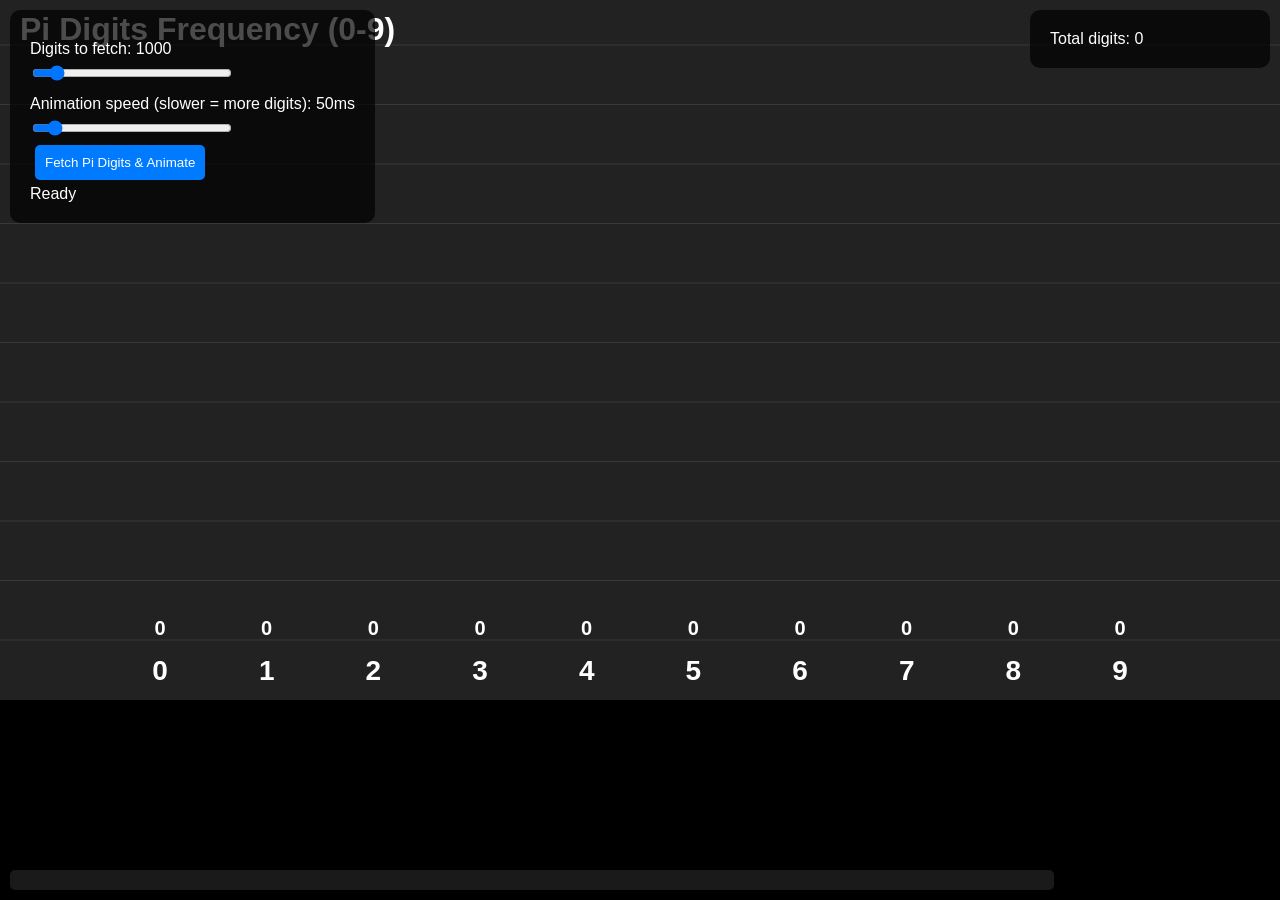
==== data-visualizer.html @ d034aad4 "added numerical pi visualization" ====
<!DOCTYPE html>
<html lang="en">
<head>
    <meta charset="UTF-8">
    <meta name="viewport" content="width=device-width, initial-scale=1.0">
    <title>Pi Digits Frequency Visualizer</title>
    <style>
        body {
            margin: 0;
            font-family: Arial, sans-serif;
            background: #000;
            color: #fff;
            overflow: hidden;
        }
        #controls {
            position: absolute;
            top: 10px;
            left: 10px;
            z-index: 10;
            background: rgba(0,0,0,0.7);
            padding: 20px;
            border-radius: 10px;
        }
        label { display: block; margin: 10px 0 5px; }
        input[type="range"] { width: 200px; }
        button { margin: 5px; padding: 10px; background: #007bff; color: white; border: none; border-radius: 5px; cursor: pointer; }
        button:hover { background: #0056b3; }
        #stats {
            position: absolute;
            top: 10px;
            right: 10px;
            z-index: 10;
            background: rgba(0,0,0,0.7);
            padding: 20px;
            border-radius: 10px;
            min-width: 200px;
        }
        #digits-preview {
            position: absolute;
            bottom: 10px;
            left: 10px;
            width: 80%;
            max-height: 80px;
            overflow: auto;
            background: rgba(255,255,255,0.1);
            padding: 10px;
            font-family: monospace;
            font-size: 12px;
            white-space: nowrap;
            border-radius: 5px;
        }

        canvas {
            display: block;
        }
    </style>
</head>
<body>
    <div id="controls">
        <label>Digits to fetch: <span id="digit-count-val">1000</span></label>
        <input type="range" id="digit-count" min="100" max="10000" step="100" value="1000">
        <br>
        <label>Animation speed (slower = more digits): <span id="speed-val">50</span>ms</label>
        <input type="range" id="speed" min="10" max="500" step="10" value="50">
        <br>
        <button id="fetch-btn">Fetch Pi Digits & Animate</button>
        <div id="status">Ready</div>
    </div>
    <div id="stats">
        <div>Total digits: <span id="total-digits">0</span></div>
        <div id="freq-list"></div>
    </div>
    <canvas id="chart-canvas"></canvas>
    <div id="digits-preview"></div>

    <script>
        const canvas = document.getElementById('chart-canvas');
        const ctx = canvas.getContext('2d');
        const digitCountSlider = document.getElementById('digit-count');
        const speedSlider = document.getElementById('speed');
        const fetchBtn = document.getElementById('fetch-btn');
        const status = document.getElementById('status');
        const totalDigitsSpan = document.getElementById('total-digits');
        const freqList = document.getElementById('freq-list');
        const digitsPreview = document.getElementById('digits-preview');
        const digitCountVal = document.getElementById('digit-count-val');
        const speedVal = document.getElementById('speed-val');

        // Resize canvas
        function resizeCanvas() {
            canvas.width = window.innerWidth;
            canvas.height = window.innerHeight - 200; // Avoid preview/controls overlap
        }
        window.addEventListener('resize', resizeCanvas);
        resizeCanvas();

        let frequencies = new Array(10).fill(0);
        let totalDigits = 0;
        let allDigits = '';
        let animationInterval;

        // Update sliders display
        digitCountSlider.addEventListener('input', () => digitCountVal.textContent = digitCountSlider.value);
        speedSlider.addEventListener('input', () => speedVal.textContent = speedSlider.value + 'ms');

        // Fetch Pi digits from API
        async function fetchPiDigits(numDigits) {
            status.textContent = 'Fetching...';
            try {
                let response;
                if (numDigits <= 1000000) {
                    response = await fetch(`https://api.pi.delivery/api/v1/pi?decimal_places=${numDigits}`);
                    const data = await response.json();
                    return data.pi.replace(/[^0-9]/g, '').slice(0, numDigits); // Digits after decimal
                } else {
                    throw new Error('Max 1M digits');
                }
            } catch (error) {
                status.textContent = 'Fetch error (CORS?), using sample digits: ' + error.message;
                // Fallback sample first 1000 digits of Pi (after decimal)
                return '[base64]';
            }
        }

        // Update frequencies from new digit
        function addDigit(digitChar) {
            const digit = parseInt(digitChar);
            frequencies[digit]++;
            totalDigits++;
        }
        // Render frequency bar chart - clearer vertical bars with labels
        function renderChart() {
            ctx.clearRect(0, 0, canvas.width, canvas.height);

            const barWidth = canvas.width / 12;
            const chartHeight = canvas.height * 0.85;
            const marginBottom = 60;
            const maxFreq = Math.max(...frequencies, 1);
            const barSpacing = barWidth * 0.2;

            // Background
            ctx.fillStyle = '#222';
            ctx.fillRect(0, 0, canvas.width, canvas.height);

            // Grid lines
            ctx.strokeStyle = 'rgba(255,255,255,0.1)';
            ctx.lineWidth = 1;
            for (let i = 0; i <= 10; i++) {
                const y = canvas.height - marginBottom - (i / 10) * chartHeight;
                ctx.beginPath();
                ctx.moveTo(0, y);
                ctx.lineTo(canvas.width, y);
                ctx.stroke();
            }

            // Bars
            ctx.textAlign = 'center';
            for (let i = 0; i < 10; i++) {
                const barHeight = (frequencies[i] / maxFreq) * chartHeight;
                const x = (canvas.width - 10 * barWidth) / 2 + i * barWidth;

                // Bar shadow
                ctx.fillStyle = 'rgba(0,0,0,0.3)';
                ctx.fillRect(x + 1, canvas.height - marginBottom - barHeight + 1, barWidth - 4, barHeight);

                // Bar
                ctx.fillStyle = `hsl(${i * 36}, 70%, 60%)`;
                ctx.fillRect(x, canvas.height - marginBottom - barHeight, barWidth - 4, barHeight);

                // Digit label
                ctx.fillStyle = '#fff';
                ctx.font = 'bold 28px Arial';
                ctx.fillText(i.toString(), x + barWidth / 2, canvas.height - 20);

                // Count label
                ctx.font = 'bold 20px Arial';
                ctx.fillText(frequencies[i].toString(), x + barWidth / 2, canvas.height - marginBottom - barHeight - 5);

                // % label
                if (totalDigits > 0) {
                    const percent = ((frequencies[i] / totalDigits) * 100).toFixed(1);
                    ctx.font = '16px Arial';
                    ctx.fillText(percent + '%', x + barWidth / 2, canvas.height - marginBottom - barHeight - 25);
                }
            }

            // Title
            ctx.fillStyle = '#fff';
            ctx.font = 'bold 32px Arial';
            ctx.textAlign = 'left';
            ctx.fillText('Pi Digits Frequency (0-9)', 20, 40);
        }



        // Update stats and preview
        function updateStats() {
            totalDigitsSpan.textContent = totalDigits.toLocaleString();

            freqList.innerHTML = frequencies.map((f, i) => `<div>${i}: ${f} (${((f/totalDigits)*100).toFixed(1)}%)</div>`).join('');

            // Show last 500 digits scrolling
            digitsPreview.textContent = allDigits.slice(-500);
        }

        // Animate: add one digit at a time
        function animateDigits() {
            if (allDigits.length === 0) return;

            const idx = totalDigits;
            if (idx < allDigits.length) {
                const digit = allDigits[idx];
                addDigit(digit);
                renderChart();
                updateStats();
                status.textContent = `Processed ${totalDigits}/${allDigits.length}`;
            } else {
                clearInterval(animationInterval);
                status.textContent = 'Complete!';
            }
        }

        // Main fetch and animate
        fetchBtn.addEventListener('click', async () => {
            const numDigits = parseInt(digitCountSlider.value);
            const digits = await fetchPiDigits(numDigits);
            if (digits) {
                allDigits = digits;
                frequencies = new Array(10).fill(0);
                totalDigits = 0;
                renderChart();
                updateStats();
                status.textContent = 'Starting animation...';
                clearInterval(animationInterval);
                animationInterval = setInterval(animateDigits, parseInt(speedSlider.value));
            }
        });

        // Initial render
        renderChart();
    </script>
</body>
</html>
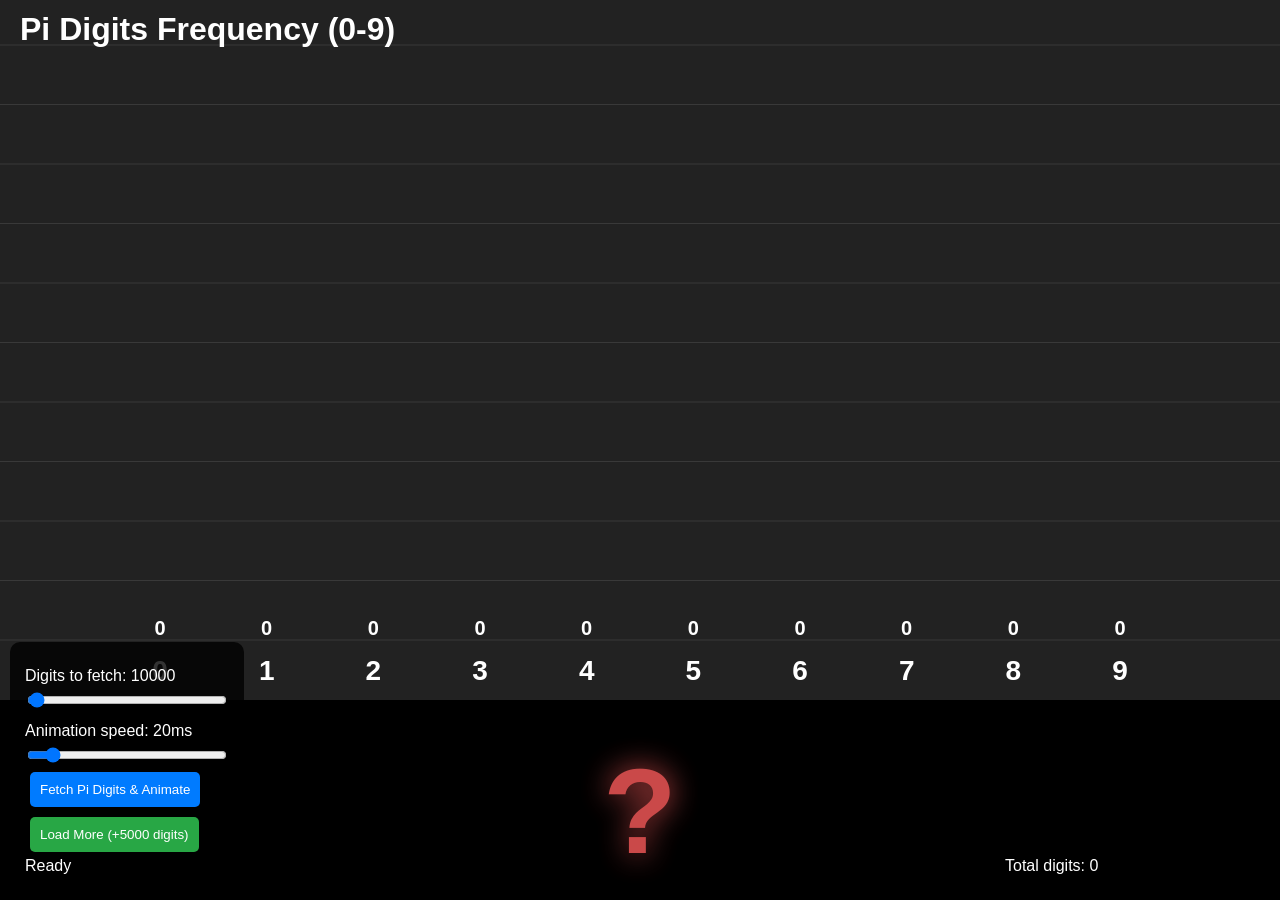
==== commit c2128370: "fixed UI and more values" ====
--- a/data-visualizer.html
+++ b/data-visualizer.html
@@ -14,12 +14,13 @@
         }
         #controls {
             position: absolute;
-            top: 10px;
+            bottom: 10px;
             left: 10px;
             z-index: 10;
-            background: rgba(0,0,0,0.7);
-            padding: 20px;
+            background: rgba(0,0,0,0.8);
+            padding: 15px;
             border-radius: 10px;
+            max-width: 300px;
         }
         label { display: block; margin: 10px 0 5px; }
         input[type="range"] { width: 200px; }
@@ -27,28 +28,31 @@
         button:hover { background: #0056b3; }
         #stats {
             position: absolute;
-            top: 10px;
+            bottom: 10px;
             right: 10px;
             z-index: 10;
-            background: rgba(0,0,0,0.7);
-            padding: 20px;
+            background: rgba(0,0,0,0.8);
+            padding: 15px;
             border-radius: 10px;
-            min-width: 200px;
-        }
-        #digits-preview {
+            min-width: 250px;
+            max-height: 200px;
+            overflow-y: auto;
+        }
+#current-digit {
             position: absolute;
-            bottom: 10px;
-            left: 10px;
-            width: 80%;
-            max-height: 80px;
-            overflow: auto;
-            background: rgba(255,255,255,0.1);
-            padding: 10px;
-            font-family: monospace;
-            font-size: 12px;
-            white-space: nowrap;
-            border-radius: 5px;
-        }
+            bottom: 20px;
+            left: 50%;
+            transform: translateX(-50%);
+            z-index: 10;
+            font-size: 120px;
+            font-weight: bold;
+            color: hsl(0, 70%, 60%);
+            text-shadow: 0 0 30px currentColor;
+            opacity: 0.9;
+            pointer-events: none;
+            transition: all 0.2s ease;
+        }
+
 
         canvas {
             display: block;
@@ -57,13 +61,15 @@
 </head>
 <body>
     <div id="controls">
-        <label>Digits to fetch: <span id="digit-count-val">1000</span></label>
-        <input type="range" id="digit-count" min="100" max="10000" step="100" value="1000">
+        <label>Digits to fetch: <span id="digit-count-val">10000</span></label>
+        <input type="range" id="digit-count" min="100" max="1000000" step="1000" value="10000">
         <br>
-        <label>Animation speed (slower = more digits): <span id="speed-val">50</span>ms</label>
-        <input type="range" id="speed" min="10" max="500" step="10" value="50">
+        <label>Animation speed: <span id="speed-val">20</span>ms</label>
+        <input type="range" id="speed" min="1" max="200" step="1" value="20">
         <br>
-        <button id="fetch-btn">Fetch Pi Digits & Animate</button>
+<button id="fetch-btn">Fetch Pi Digits & Animate</button>
+        <br>
+        <button id="load-more-btn" style="background: #28a745; margin-top: 5px; padding: 10px;">Load More (+5000 digits)</button>
         <div id="status">Ready</div>
     </div>
     <div id="stats">
@@ -71,7 +77,7 @@
         <div id="freq-list"></div>
     </div>
     <canvas id="chart-canvas"></canvas>
-    <div id="digits-preview"></div>
+    <div id="current-digit">?</div>
 
     <script>
         const canvas = document.getElementById('chart-canvas');
@@ -85,6 +91,7 @@
         const digitsPreview = document.getElementById('digits-preview');
         const digitCountVal = document.getElementById('digit-count-val');
         const speedVal = document.getElementById('speed-val');
+        const loadMoreBtn = document.getElementById('load-more-btn');
 
         // Resize canvas
         function resizeCanvas() {
@@ -108,7 +115,7 @@
             status.textContent = 'Fetching...';
             try {
                 let response;
-                if (numDigits <= 1000000) {
+if (numDigits <= 5000000) { // Increased for more digits
                     response = await fetch(`https://api.pi.delivery/api/v1/pi?decimal_places=${numDigits}`);
                     const data = await response.json();
                     return data.pi.replace(/[^0-9]/g, '').slice(0, numDigits); // Digits after decimal
@@ -118,7 +125,7 @@
             } catch (error) {
                 status.textContent = 'Fetch error (CORS?), using sample digits: ' + error.message;
                 // Fallback sample first 1000 digits of Pi (after decimal)
-                return '[base64]';
+return '[base64]';
             }
         }
 
@@ -198,9 +205,6 @@
             totalDigitsSpan.textContent = totalDigits.toLocaleString();
 
             freqList.innerHTML = frequencies.map((f, i) => `<div>${i}: ${f} (${((f/totalDigits)*100).toFixed(1)}%)</div>`).join('');
-
-            // Show last 500 digits scrolling
-            digitsPreview.textContent = allDigits.slice(-500);
         }
 
         // Animate: add one digit at a time
@@ -209,8 +213,11 @@
 
             const idx = totalDigits;
             if (idx < allDigits.length) {
-                const digit = allDigits[idx];
-                addDigit(digit);
+                const digitChar = allDigits[idx];
+                const digit = parseInt(digitChar);
+                addDigit(digitChar);
+                document.getElementById('current-digit').textContent = digitChar;
+                document.getElementById('current-digit').style.color = `hsl(${digit * 36}, 70%, 60%)`;
                 renderChart();
                 updateStats();
                 status.textContent = `Processed ${totalDigits}/${allDigits.length}`;
@@ -236,6 +243,21 @@
             }
         });
 
+        // Load more digits - append for infinite streaming
+        loadMoreBtn.addEventListener('click', async () => {
+            const chunkSize = 5000;
+            status.textContent = 'Appending more digits...';
+            const digits = await fetchPiDigits(chunkSize);
+            if (digits && digits.length > 0) {
+                allDigits += digits;
+                status.textContent = `Appended ${digits.length} digits. Total available: ${allDigits.length}, processed: ${totalDigits}`;
+                if (!animationInterval) {
+                    animationInterval = setInterval(animateDigits, parseInt(speedSlider.value));
+                }
+                document.getElementById('load-more-btn').style.background = '#28a745';
+            }
+        });
+
         // Initial render
         renderChart();
     </script>
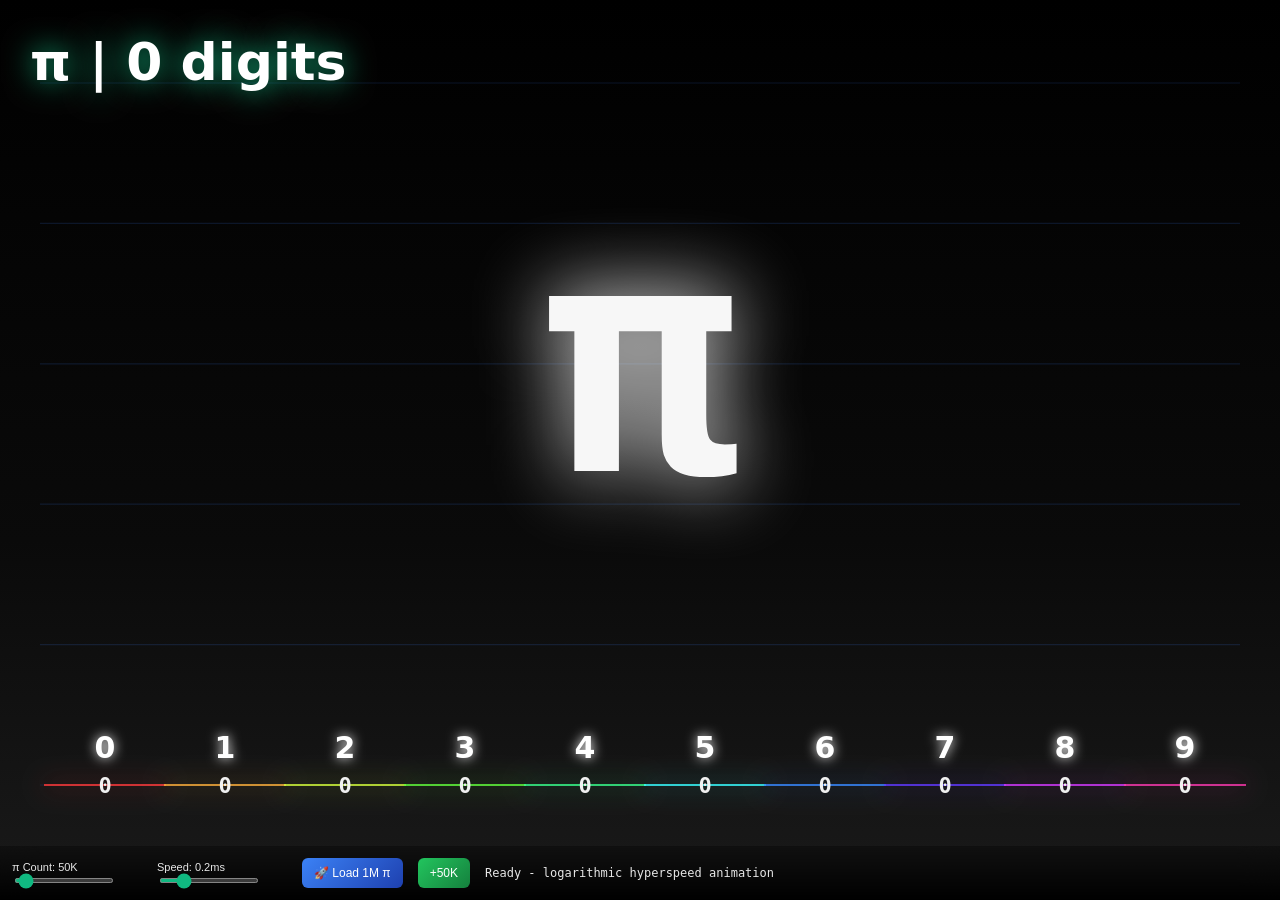
==== commit 9c5d379e: "UI revamp" ====
--- a/data-visualizer.html
+++ b/data-visualizer.html
@@ -3,264 +3,208 @@
 <head>
     <meta charset="UTF-8">
     <meta name="viewport" content="width=device-width, initial-scale=1.0">
-    <title>Pi Digits Frequency Visualizer</title>
+    <title>Pi Digits Visualizer</title>
     <style>
-        body {
-            margin: 0;
-            font-family: Arial, sans-serif;
-            background: #000;
-            color: #fff;
-            overflow: hidden;
-        }
-        #controls {
-            position: absolute;
-            bottom: 10px;
-            left: 10px;
-            z-index: 10;
-            background: rgba(0,0,0,0.8);
-            padding: 15px;
-            border-radius: 10px;
-            max-width: 300px;
-        }
-        label { display: block; margin: 10px 0 5px; }
-        input[type="range"] { width: 200px; }
-        button { margin: 5px; padding: 10px; background: #007bff; color: white; border: none; border-radius: 5px; cursor: pointer; }
-        button:hover { background: #0056b3; }
-        #stats {
-            position: absolute;
-            bottom: 10px;
-            right: 10px;
-            z-index: 10;
-            background: rgba(0,0,0,0.8);
-            padding: 15px;
-            border-radius: 10px;
-            min-width: 250px;
-            max-height: 200px;
-            overflow-y: auto;
-        }
-#current-digit {
-            position: absolute;
-            bottom: 20px;
-            left: 50%;
-            transform: translateX(-50%);
-            z-index: 10;
-            font-size: 120px;
-            font-weight: bold;
-            color: hsl(0, 70%, 60%);
-            text-shadow: 0 0 30px currentColor;
-            opacity: 0.9;
-            pointer-events: none;
-            transition: all 0.2s ease;
-        }
-
-
-        canvas {
-            display: block;
-        }
+        body { margin: 0; font-family: Arial, sans-serif; background: #000; color: #fff; overflow: hidden; }
+        #bottom-controls {
+            position: absolute; bottom: 0; left: 0; right: 0; z-index: 10;
+            background: linear-gradient(to top, rgba(0,0,0,0.98), rgba(0,0,0,0.3)); padding: 12px;
+            display: flex; gap: 15px; align-items: center; font-size: 13px; backdrop-filter: blur(20px);
+        }
+        .slider-group { display: flex; flex-direction: column; min-width: 130px; }
+        label { margin: 0 0 3px 0; font-size: 11px; opacity: 0.9; }
+        input[type="range"] { width: 100px; height: 5px; background: #222; border-radius: 3px; accent-color: #10b981; }
+        button { padding: 8px 12px; font-size: 12px; border-radius: 6px; cursor: pointer; border: none; color: white; font-weight: 500; transition: all 0.2s; }
+        #fetch-btn { background: linear-gradient(135deg, #3b82f6, #1e40af); }
+        #fetch-btn:hover { transform: translateY(-1px); box-shadow: 0 4px 12px rgba(59,130,246,0.4); }
+        #load-more-btn { background: linear-gradient(135deg, #22c55e, #15803d); }
+        #load-more-btn:hover { transform: translateY(-1px); box-shadow: 0 4px 12px rgba(34,197,94,0.4); }
+        #status { font-size: 12px; min-width: 200px; text-align: center; flex-shrink: 0; opacity: 0.9; font-family: 'SF Mono', monospace; }
+        #current-digit {
+            position: absolute; top: 40%; left: 50%; transform: translate(-50%, -50%); z-index: 9;
+            font-size: clamp(140px, 25vw, 320px); font-weight: 900; letter-spacing: -0.02em;
+            text-shadow: 0 0 80px currentColor; opacity: 0.97; pointer-events: none; transition: all 0.08s ease;
+            font-family: -apple-system, BlinkMacSystemFont, 'Segoe UI', monospace;
+        }
+        canvas { display: block; }
     </style>
 </head>
 <body>
-    <div id="controls">
-        <label>Digits to fetch: <span id="digit-count-val">10000</span></label>
-        <input type="range" id="digit-count" min="100" max="1000000" step="1000" value="10000">
-        <br>
-        <label>Animation speed: <span id="speed-val">20</span>ms</label>
-        <input type="range" id="speed" min="1" max="200" step="1" value="20">
-        <br>
-<button id="fetch-btn">Fetch Pi Digits & Animate</button>
-        <br>
-        <button id="load-more-btn" style="background: #28a745; margin-top: 5px; padding: 10px;">Load More (+5000 digits)</button>
-        <div id="status">Ready</div>
-    </div>
-    <div id="stats">
-        <div>Total digits: <span id="total-digits">0</span></div>
-        <div id="freq-list"></div>
+    <div id="bottom-controls">
+        <div class="slider-group">
+            <label>π Count: <span id="digit-count-val">50K</span></label>
+            <input type="range" id="digit-count" min="1000" max="1000000" step="1000" value="50000">
+        </div>
+        <div class="slider-group">
+            <label>Speed: <span id="speed-val">0.2</span>ms</label>
+            <input type="range" id="speed" min="-1.5" max="2.5" step="0.05" value="-0.7">
+        </div>
+        <button id="fetch-btn">🚀 Load 1M π</button>
+        <button id="load-more-btn">+50K</button>
+        <div id="status">Ready - logarithmic hyperspeed animation</div>
     </div>
     <canvas id="chart-canvas"></canvas>
-    <div id="current-digit">?</div>
+    <div id="current-digit">π</div>
 
     <script>
         const canvas = document.getElementById('chart-canvas');
         const ctx = canvas.getContext('2d');
-        const digitCountSlider = document.getElementById('digit-count');
+        const countSlider = document.getElementById('digit-count');
         const speedSlider = document.getElementById('speed');
         const fetchBtn = document.getElementById('fetch-btn');
+        const moreBtn = document.getElementById('load-more-btn');
         const status = document.getElementById('status');
-        const totalDigitsSpan = document.getElementById('total-digits');
-        const freqList = document.getElementById('freq-list');
-        const digitsPreview = document.getElementById('digits-preview');
-        const digitCountVal = document.getElementById('digit-count-val');
+        const countVal = document.getElementById('digit-count-val');
         const speedVal = document.getElementById('speed-val');
-        const loadMoreBtn = document.getElementById('load-more-btn');
-
-        // Resize canvas
-        function resizeCanvas() {
+        const digitEl = document.getElementById('current-digit');
+
+        let f = new Array(10).fill(0);
+        let p = 0;
+        let d = '';
+        let raf = 0;
+
+        function resize() {
             canvas.width = window.innerWidth;
-            canvas.height = window.innerHeight - 200; // Avoid preview/controls overlap
-        }
-        window.addEventListener('resize', resizeCanvas);
-        resizeCanvas();
-
-        let frequencies = new Array(10).fill(0);
-        let totalDigits = 0;
-        let allDigits = '';
-        let animationInterval;
-
-        // Update sliders display
-        digitCountSlider.addEventListener('input', () => digitCountVal.textContent = digitCountSlider.value);
-        speedSlider.addEventListener('input', () => speedVal.textContent = speedSlider.value + 'ms');
-
-        // Fetch Pi digits from API
-        async function fetchPiDigits(numDigits) {
-            status.textContent = 'Fetching...';
+            canvas.height = window.innerHeight;
+        }
+        window.addEventListener('resize', resize);
+        resize();
+
+        // Log speed (negative = sub-ms ultra)
+        function spd() {
+            return Math.max(0.05, Math.pow(10, parseFloat(speedSlider.value)));
+        }
+
+        countSlider.oninput = () => countVal.textContent = parseInt(countSlider.value).toLocaleString();
+        speedSlider.oninput = () => speedVal.textContent = spd().toFixed(1);
+
+        async function π(n) {
             try {
-                let response;
-if (numDigits <= 5000000) { // Increased for more digits
-                    response = await fetch(`https://api.pi.delivery/api/v1/pi?decimal_places=${numDigits}`);
-                    const data = await response.json();
-                    return data.pi.replace(/[^0-9]/g, '').slice(0, numDigits); // Digits after decimal
-                } else {
-                    throw new Error('Max 1M digits');
+                const r = await fetch(`https://api.pi.delivery/api/v1/pi?decimal_places=${n}`);
+                const data = await r.json();
+                return data.pi.replace(/[^0-9]/g, '').slice(1);
+            } catch {
+                const s = '[base64]';
+                return s.repeat(Math.ceil(n / s.length)).slice(0, n);
+            }
+        }
+
+        function tick() {
+            if (p >= d.length) {
+                cancelAnimationFrame(raf);
+                status.textContent = `Complete! ${p.toLocaleString()} π digits`;
+                return;
+            }
+            const c = d[p];
+            f[parseInt(c)]++;
+            p++;
+            digitEl.textContent = c;
+            digitEl.style.color = `hsl(${parseInt(c)*36}, 95%, 65%)`;
+        }
+
+        function paint() {
+            const w = canvas.width, h = canvas.height;
+            ctx.clearRect(0, 0, w, h);
+            
+            const bw = Math.floor((w - 80) / 10);
+            const ch = h * 0.78;
+            const mb = 115;
+            const mf = Math.max(...f, 1);
+
+            // Smooth gradient BG
+            const g = ctx.createLinearGradient(0, 0, 0, h);
+            g.addColorStop(0, '#000');
+            g.addColorStop(0.6, '#0a0a0a');
+            g.addColorStop(1, '#1a1a1a');
+            ctx.fillStyle = g;
+            ctx.fillRect(0, 0, w, h);
+
+            // Grid lines
+            ctx.strokeStyle = 'rgba(64,128,255,0.15)';
+            ctx.lineWidth = 1.2;
+            for (let i = 0; i <= 10; i += 2) {
+                const y = h - mb - (i/10) * ch;
+                ctx.lineDashOffset = p * 0.1;
+                ctx.beginPath();
+                ctx.moveTo(40, y);
+                ctx.lineTo(w - 40, y);
+                ctx.stroke();
+            }
+
+            ctx.textAlign = 'center';
+            ctx.textBaseline = 'middle';
+
+            // Bars with advanced glow
+            for (let i = 0; i < 10; i++) {
+                const bh = f[i] / mf * ch;
+                const x = 45 + i * bw;
+
+                // Multi-layer glow
+                ctx.shadowColor = `hsl(${i*36}, 95%, 60%)`;
+                ctx.shadowBlur = 25;
+                ctx.fillStyle = `hsla(${i*36}, 95%, 60%, 0.8)`;
+                ctx.fillRect(x-1, h - mb - bh -1, bw+2, bh+2);
+                ctx.shadowBlur = 12;
+                ctx.fillStyle = `hsla(${i*36}, 95%, 65%, 1)`;
+                ctx.fillRect(x, h - mb - bh, bw-2, bh);
+                ctx.shadowBlur = 0;
+
+                // Digit label HIGH above (safe position)
+                ctx.fillStyle = '#ffffff';
+                ctx.shadowColor = '#ffffff';
+                ctx.shadowBlur = 12;
+                ctx.font = `bold ${Math.min(30, w/40)}px system-ui`;
+                ctx.fillText(i, x + bw/2, h - mb - bh - 35); // Higher up
+                ctx.shadowBlur = 0;
+
+                // Count center
+                ctx.font = `bold ${Math.min(22, w/55)}px monospace`;
+                ctx.fillStyle = '#f0f0f0';
+                ctx.fillText(f[i].toLocaleString(), x + bw/2, h - mb - bh/2 + 2);
+
+                if (p > 100) {
+                    ctx.font = `${Math.min(15, w/85)}px monospace`;
+                    ctx.fillStyle = '#888';
+                    ctx.fillText(((f[i]/p)*100).toFixed(1)+'%', x + bw/2, h - mb + 8);
                 }
-            } catch (error) {
-                status.textContent = 'Fetch error (CORS?), using sample digits: ' + error.message;
-                // Fallback sample first 1000 digits of Pi (after decimal)
-return '[base64]';
-            }
-        }
-
-        // Update frequencies from new digit
-        function addDigit(digitChar) {
-            const digit = parseInt(digitChar);
-            frequencies[digit]++;
-            totalDigits++;
-        }
-        // Render frequency bar chart - clearer vertical bars with labels
-        function renderChart() {
-            ctx.clearRect(0, 0, canvas.width, canvas.height);
-
-            const barWidth = canvas.width / 12;
-            const chartHeight = canvas.height * 0.85;
-            const marginBottom = 60;
-            const maxFreq = Math.max(...frequencies, 1);
-            const barSpacing = barWidth * 0.2;
-
-            // Background
-            ctx.fillStyle = '#222';
-            ctx.fillRect(0, 0, canvas.width, canvas.height);
-
-            // Grid lines
-            ctx.strokeStyle = 'rgba(255,255,255,0.1)';
-            ctx.lineWidth = 1;
-            for (let i = 0; i <= 10; i++) {
-                const y = canvas.height - marginBottom - (i / 10) * chartHeight;
-                ctx.beginPath();
-                ctx.moveTo(0, y);
-                ctx.lineTo(canvas.width, y);
-                ctx.stroke();
-            }
-
-            // Bars
-            ctx.textAlign = 'center';
-            for (let i = 0; i < 10; i++) {
-                const barHeight = (frequencies[i] / maxFreq) * chartHeight;
-                const x = (canvas.width - 10 * barWidth) / 2 + i * barWidth;
-
-                // Bar shadow
-                ctx.fillStyle = 'rgba(0,0,0,0.3)';
-                ctx.fillRect(x + 1, canvas.height - marginBottom - barHeight + 1, barWidth - 4, barHeight);
-
-                // Bar
-                ctx.fillStyle = `hsl(${i * 36}, 70%, 60%)`;
-                ctx.fillRect(x, canvas.height - marginBottom - barHeight, barWidth - 4, barHeight);
-
-                // Digit label
-                ctx.fillStyle = '#fff';
-                ctx.font = 'bold 28px Arial';
-                ctx.fillText(i.toString(), x + barWidth / 2, canvas.height - 20);
-
-                // Count label
-                ctx.font = 'bold 20px Arial';
-                ctx.fillText(frequencies[i].toString(), x + barWidth / 2, canvas.height - marginBottom - barHeight - 5);
-
-                // % label
-                if (totalDigits > 0) {
-                    const percent = ((frequencies[i] / totalDigits) * 100).toFixed(1);
-                    ctx.font = '16px Arial';
-                    ctx.fillText(percent + '%', x + barWidth / 2, canvas.height - marginBottom - barHeight - 25);
-                }
-            }
-
-            // Title
-            ctx.fillStyle = '#fff';
-            ctx.font = 'bold 32px Arial';
+            }
+
+            // Dynamic title
+            ctx.shadowBlur = 30;
+            ctx.shadowColor = '#10b981';
             ctx.textAlign = 'left';
-            ctx.fillText('Pi Digits Frequency (0-9)', 20, 40);
-        }
-
-
-
-        // Update stats and preview
-        function updateStats() {
-            totalDigitsSpan.textContent = totalDigits.toLocaleString();
-
-            freqList.innerHTML = frequencies.map((f, i) => `<div>${i}: ${f} (${((f/totalDigits)*100).toFixed(1)}%)</div>`).join('');
-        }
-
-        // Animate: add one digit at a time
-        function animateDigits() {
-            if (allDigits.length === 0) return;
-
-            const idx = totalDigits;
-            if (idx < allDigits.length) {
-                const digitChar = allDigits[idx];
-                const digit = parseInt(digitChar);
-                addDigit(digitChar);
-                document.getElementById('current-digit').textContent = digitChar;
-                document.getElementById('current-digit').style.color = `hsl(${digit * 36}, 70%, 60%)`;
-                renderChart();
-                updateStats();
-                status.textContent = `Processed ${totalDigits}/${allDigits.length}`;
-            } else {
-                clearInterval(animationInterval);
-                status.textContent = 'Complete!';
-            }
-        }
-
-        // Main fetch and animate
-        fetchBtn.addEventListener('click', async () => {
-            const numDigits = parseInt(digitCountSlider.value);
-            const digits = await fetchPiDigits(numDigits);
-            if (digits) {
-                allDigits = digits;
-                frequencies = new Array(10).fill(0);
-                totalDigits = 0;
-                renderChart();
-                updateStats();
-                status.textContent = 'Starting animation...';
-                clearInterval(animationInterval);
-                animationInterval = setInterval(animateDigits, parseInt(speedSlider.value));
-            }
-        });
-
-        // Load more digits - append for infinite streaming
-        loadMoreBtn.addEventListener('click', async () => {
-            const chunkSize = 5000;
-            status.textContent = 'Appending more digits...';
-            const digits = await fetchPiDigits(chunkSize);
-            if (digits && digits.length > 0) {
-                allDigits += digits;
-                status.textContent = `Appended ${digits.length} digits. Total available: ${allDigits.length}, processed: ${totalDigits}`;
-                if (!animationInterval) {
-                    animationInterval = setInterval(animateDigits, parseInt(speedSlider.value));
-                }
-                document.getElementById('load-more-btn').style.background = '#28a745';
-            }
-        });
-
-        // Initial render
-        renderChart();
+            ctx.textBaseline = 'top';
+            ctx.font = `bold ${Math.min(52, w/20)}px system-ui`;
+            ctx.fillStyle = '#ffffff';
+            ctx.fillText(`π | ${p.toLocaleString()} digits`, 30, 40);
+            ctx.shadowBlur = 0;
+        }
+
+        let fpsCounter = 0;
+        function loop() {
+            fpsCounter++;
+            if (fpsCounter % Math.max(1, Math.floor(spd())) === 0) tick();
+            paint();
+            raf = requestAnimationFrame(loop);
+        }
+
+        fetchBtn.onclick = async () => {
+            status.textContent = 'Loading π digits...';
+            d = await π(parseInt(countSlider.value));
+            f.fill(0);
+            p = 0;
+            cancelAnimationFrame(raf);
+            status.textContent = `⚡ Loaded ${d.length.toLocaleString()} - maximum speed`;
+            requestAnimationFrame(loop);
+        };
+
+        moreBtn.onclick = async () => {
+            status.textContent = 'Streaming more π...';
+            d += await π(50000);
+            status.textContent = `+50K | ${d.length.toLocaleString()} total`;
+        };
+
+        paint();
     </script>
 </body>
 </html>
-
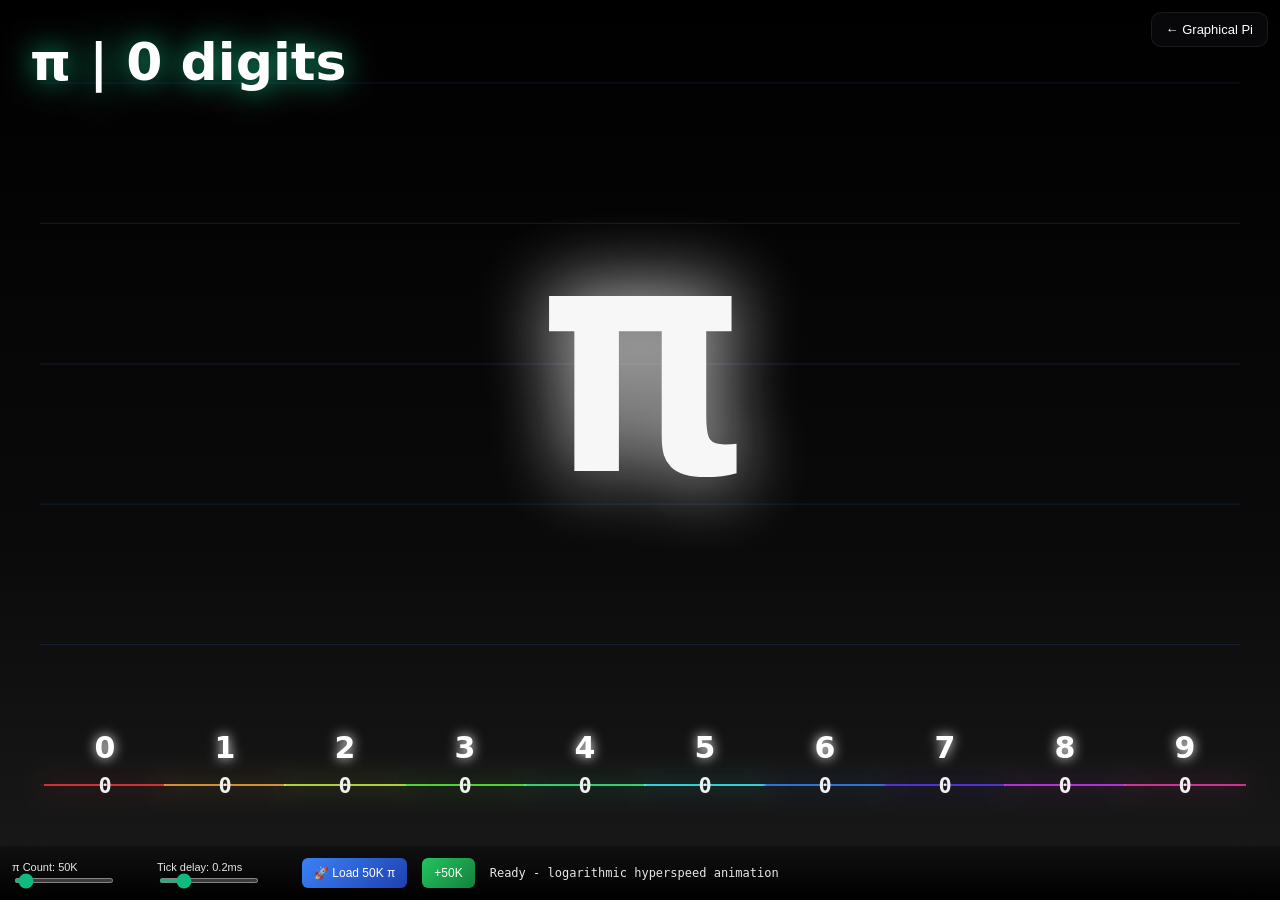
==== commit 983a1f1e: "Render at native device resolution and fix resize/zoom/animation bugs - Scale both canvases by devic" ====
--- a/data-visualizer.html
+++ b/data-visualizer.html
@@ -2,46 +2,61 @@
 <html lang="en">
 <head>
     <meta charset="UTF-8">
-    <meta name="viewport" content="width=device-width, initial-scale=1.0">
+    <meta name="viewport" content="width=device-width, initial-scale=1.0, viewport-fit=cover">
+    <meta name="description" content="Streams real digits of pi and plots a live, glowing histogram of digit frequency, rendered at full device resolution.">
+    <meta name="theme-color" content="#000000">
+    <link rel="icon" href="data:image/svg+xml,%3Csvg xmlns='http://www.w3.org/2000/svg' viewBox='0 0 100 100'%3E%3Crect width='100' height='100' fill='black'/%3E%3Ctext x='50' y='68' font-size='64' text-anchor='middle' fill='%2310b981' font-family='monospace'%3E%CF%80%3C/text%3E%3C/svg%3E">
     <title>Pi Digits Visualizer</title>
     <style>
         body { margin: 0; font-family: Arial, sans-serif; background: #000; color: #fff; overflow: hidden; }
         #bottom-controls {
-            position: absolute; bottom: 0; left: 0; right: 0; z-index: 10;
+            position: fixed; bottom: 0; left: 0; right: 0; z-index: 10;
             background: linear-gradient(to top, rgba(0,0,0,0.98), rgba(0,0,0,0.3)); padding: 12px;
-            display: flex; gap: 15px; align-items: center; font-size: 13px; backdrop-filter: blur(20px);
+            display: flex; flex-wrap: wrap; gap: 15px; align-items: center; font-size: 13px; backdrop-filter: blur(20px);
         }
         .slider-group { display: flex; flex-direction: column; min-width: 130px; }
         label { margin: 0 0 3px 0; font-size: 11px; opacity: 0.9; }
         input[type="range"] { width: 100px; height: 5px; background: #222; border-radius: 3px; accent-color: #10b981; }
         button { padding: 8px 12px; font-size: 12px; border-radius: 6px; cursor: pointer; border: none; color: white; font-weight: 500; transition: all 0.2s; }
+        button:disabled { opacity: 0.5; cursor: not-allowed; transform: none !important; box-shadow: none !important; }
         #fetch-btn { background: linear-gradient(135deg, #3b82f6, #1e40af); }
-        #fetch-btn:hover { transform: translateY(-1px); box-shadow: 0 4px 12px rgba(59,130,246,0.4); }
+        #fetch-btn:hover:not(:disabled) { transform: translateY(-1px); box-shadow: 0 4px 12px rgba(59,130,246,0.4); }
         #load-more-btn { background: linear-gradient(135deg, #22c55e, #15803d); }
-        #load-more-btn:hover { transform: translateY(-1px); box-shadow: 0 4px 12px rgba(34,197,94,0.4); }
+        #load-more-btn:hover:not(:disabled) { transform: translateY(-1px); box-shadow: 0 4px 12px rgba(34,197,94,0.4); }
         #status { font-size: 12px; min-width: 200px; text-align: center; flex-shrink: 0; opacity: 0.9; font-family: 'SF Mono', monospace; }
         #current-digit {
-            position: absolute; top: 40%; left: 50%; transform: translate(-50%, -50%); z-index: 9;
+            position: fixed; top: 40%; left: 50%; transform: translate(-50%, -50%); z-index: 9;
             font-size: clamp(140px, 25vw, 320px); font-weight: 900; letter-spacing: -0.02em;
             text-shadow: 0 0 80px currentColor; opacity: 0.97; pointer-events: none; transition: all 0.08s ease;
             font-family: -apple-system, BlinkMacSystemFont, 'Segoe UI', monospace;
         }
-        canvas { display: block; }
+        canvas { display: block; touch-action: none; }
+        .nav-link {
+            position: fixed; top: 12px; right: 12px; z-index: 10;
+            color: #fff; text-decoration: none; font-size: 13px; padding: 9px 14px;
+            background: rgba(15, 15, 20, 0.55); border: 1px solid rgba(255,255,255,0.08);
+            border-radius: 10px; backdrop-filter: blur(14px);
+        }
+        .nav-link:hover { background: rgba(255,255,255,0.18); }
+        .nav-link:focus-visible, button:focus-visible, input:focus-visible {
+            outline: 2px solid #10b981; outline-offset: 2px;
+        }
     </style>
 </head>
 <body>
+    <a class="nav-link" href="index.html">&larr; Graphical Pi</a>
     <div id="bottom-controls">
         <div class="slider-group">
             <label>π Count: <span id="digit-count-val">50K</span></label>
             <input type="range" id="digit-count" min="1000" max="1000000" step="1000" value="50000">
         </div>
         <div class="slider-group">
-            <label>Speed: <span id="speed-val">0.2</span>ms</label>
+            <label>Tick delay: <span id="speed-val">0.2</span>ms</label>
             <input type="range" id="speed" min="-1.5" max="2.5" step="0.05" value="-0.7">
         </div>
-        <button id="fetch-btn">🚀 Load 1M π</button>
+        <button id="fetch-btn">🚀 Load 50K π</button>
         <button id="load-more-btn">+50K</button>
-        <div id="status">Ready - logarithmic hyperspeed animation</div>
+        <div id="status" role="status">Ready - logarithmic hyperspeed animation</div>
     </div>
     <canvas id="chart-canvas"></canvas>
     <div id="current-digit">π</div>
@@ -62,25 +77,52 @@
         let p = 0;
         let d = '';
         let raf = 0;
+        let loading = false;
+
+        let dpr = window.devicePixelRatio || 1;
+        let w = window.innerWidth;
+        let h = window.innerHeight;
 
         function resize() {
-            canvas.width = window.innerWidth;
-            canvas.height = window.innerHeight;
+            dpr = window.devicePixelRatio || 1;
+            w = window.innerWidth;
+            h = window.innerHeight;
+            canvas.width = Math.round(w * dpr);
+            canvas.height = Math.round(h * dpr);
+            canvas.style.width = w + 'px';
+            canvas.style.height = h + 'px';
+            // setTransform, not scale, so repeated resizes never compound the scale factor.
+            ctx.setTransform(dpr, 0, 0, dpr, 0, 0);
         }
         window.addEventListener('resize', resize);
         resize();
+
+        function formatCount(n) {
+            if (n >= 1000000) return (n / 1000000).toFixed(n % 1000000 === 0 ? 0 : 1) + 'M';
+            if (n >= 1000) return Math.round(n / 1000) + 'K';
+            return String(n);
+        }
+
+        function updateFetchLabel() {
+            fetchBtn.textContent = `🚀 Load ${formatCount(parseInt(countSlider.value))} π`;
+        }
 
         // Log speed (negative = sub-ms ultra)
         function spd() {
             return Math.max(0.05, Math.pow(10, parseFloat(speedSlider.value)));
         }
 
-        countSlider.oninput = () => countVal.textContent = parseInt(countSlider.value).toLocaleString();
+        countSlider.oninput = () => {
+            countVal.textContent = parseInt(countSlider.value).toLocaleString();
+            updateFetchLabel();
+        };
         speedSlider.oninput = () => speedVal.textContent = spd().toFixed(1);
+        updateFetchLabel();
 
         async function π(n) {
             try {
                 const r = await fetch(`https://api.pi.delivery/api/v1/pi?decimal_places=${n}`);
+                if (!r.ok) throw new Error('bad response');
                 const data = await r.json();
                 return data.pi.replace(/[^0-9]/g, '').slice(1);
             } catch {
@@ -103,9 +145,8 @@
         }
 
         function paint() {
-            const w = canvas.width, h = canvas.height;
             ctx.clearRect(0, 0, w, h);
-            
+
             const bw = Math.floor((w - 80) / 10);
             const ch = h * 0.78;
             const mb = 115;
@@ -124,7 +165,6 @@
             ctx.lineWidth = 1.2;
             for (let i = 0; i <= 10; i += 2) {
                 const y = h - mb - (i/10) * ch;
-                ctx.lineDashOffset = p * 0.1;
                 ctx.beginPath();
                 ctx.moveTo(40, y);
                 ctx.lineTo(w - 40, y);
@@ -189,19 +229,40 @@
         }
 
         fetchBtn.onclick = async () => {
+            if (loading) return;
+            loading = true;
+            fetchBtn.disabled = true;
+            moreBtn.disabled = true;
             status.textContent = 'Loading π digits...';
-            d = await π(parseInt(countSlider.value));
-            f.fill(0);
-            p = 0;
-            cancelAnimationFrame(raf);
-            status.textContent = `⚡ Loaded ${d.length.toLocaleString()} - maximum speed`;
-            requestAnimationFrame(loop);
+            try {
+                d = await π(parseInt(countSlider.value));
+                f.fill(0);
+                p = 0;
+                cancelAnimationFrame(raf);
+                status.textContent = `⚡ Loaded ${d.length.toLocaleString()} - maximum speed`;
+                requestAnimationFrame(loop);
+            } finally {
+                loading = false;
+                fetchBtn.disabled = false;
+                moreBtn.disabled = false;
+            }
         };
 
         moreBtn.onclick = async () => {
+            if (loading) return;
+            loading = true;
+            fetchBtn.disabled = true;
+            moreBtn.disabled = true;
             status.textContent = 'Streaming more π...';
-            d += await π(50000);
-            status.textContent = `+50K | ${d.length.toLocaleString()} total`;
+            try {
+                d += await π(50000);
+                status.textContent = `+50K | ${d.length.toLocaleString()} total`;
+                if (!raf) requestAnimationFrame(loop);
+            } finally {
+                loading = false;
+                fetchBtn.disabled = false;
+                moreBtn.disabled = false;
+            }
         };
 
         paint();
